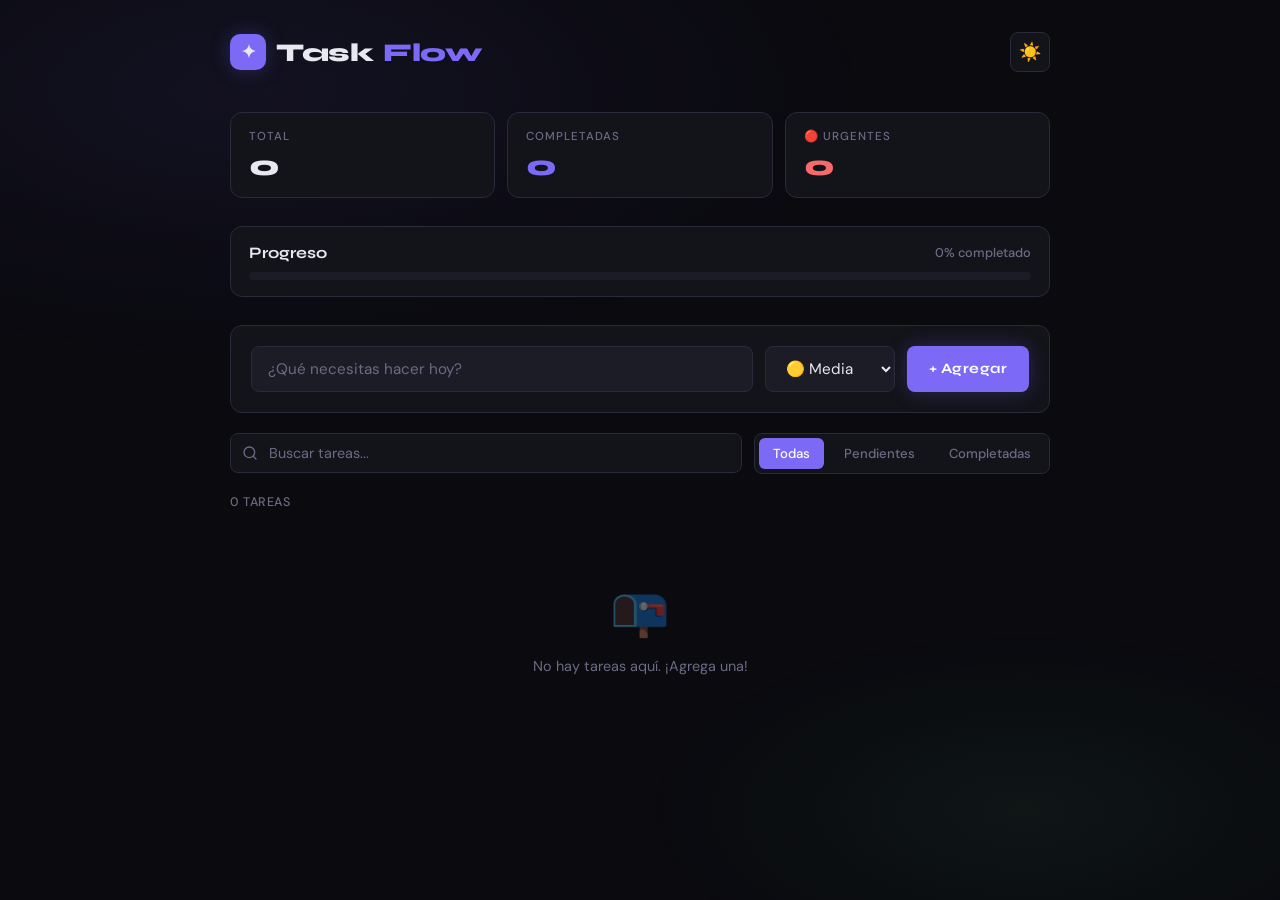
==== taskflow/index.html @ 8ded1b17 "ñ" ====
<!DOCTYPE html>
<html lang="es" data-theme="dark">
<head>
  <meta charset="UTF-8" />
  <meta name="viewport" content="width=device-width, initial-scale=1.0" />
  <title>TaskFlow — Gestión de Tareas</title>
  <link rel="stylesheet" href="style.css" />
  <link href="https://fonts.googleapis.com/css2?family=Syne:wght@400;600;700;800&family=DM+Sans:ital,wght@0,300;0,400;0,500;1,300&display=swap" rel="stylesheet" />
</head>
<body>

  <div class="app">

    <!-- HEADER -->
    <header>
      <div class="logo">
        <div class="logo-icon">✦</div>
        Task<span>Flow</span>
      </div>
      <button class="theme-btn" id="themeBtn" title="Cambiar tema">🌙</button>
    </header>

    <!-- STATS DASHBOARD -->
    <div class="stats">
      <div class="stat-card">
        <div class="stat-label">Total</div>
        <div class="stat-value" id="statTotal">0</div>
      </div>
      <div class="stat-card">
        <div class="stat-label">Completadas</div>
        <div class="stat-value accent" id="statDone">0</div>
      </div>
      <div class="stat-card">
        <div class="stat-label">🔴 Urgentes</div>
        <div class="stat-value danger" id="statHigh">0</div>
      </div>
    </div>

    <!-- PROGRESS BAR -->
    <div class="progress-bar-wrap">
      <div class="progress-bar-header">
        <strong id="progressLabel">Progreso</strong>
        <span id="progressPct">0% completado</span>
      </div>
      <div class="progress-track">
        <div class="progress-fill" id="progressFill" style="width:0%"></div>
      </div>
    </div>

    <!-- INPUT AREA -->
    <div class="input-area">
      <input
        type="text"
        id="taskInput"
        placeholder="¿Qué necesitas hacer hoy?"
        maxlength="120"
        autocomplete="off"
      />
      <select class="priority-select" id="prioritySelect">
        <option value="alta">🔴 Alta</option>
        <option value="media" selected>🟡 Media</option>
        <option value="baja">🟢 Baja</option>
      </select>
      <button class="add-btn" id="addBtn">+ Agregar</button>
    </div>

    <!-- SEARCH + FILTERS -->
    <div class="controls">
      <div class="search-wrap">
        <svg viewBox="0 0 24 24" fill="none" stroke="currentColor" stroke-width="2" stroke-linecap="round" stroke-linejoin="round">
          <circle cx="11" cy="11" r="8"/><path d="m21 21-4.35-4.35"/>
        </svg>
        <input type="text" class="search-input" id="searchInput" placeholder="Buscar tareas..." />
      </div>
      <div class="filters">
        <button class="filter-btn active" data-filter="todas">Todas</button>
        <button class="filter-btn" data-filter="pendientes">Pendientes</button>
        <button class="filter-btn" data-filter="completadas">Completadas</button>
      </div>
    </div>

    <!-- TASK LIST -->
    <div class="task-count" id="taskCount"></div>
    <div class="task-list" id="taskList"></div>

  </div>

  <script src="app.js"></script>
</body>
</html>
---- taskflow/style.css ----
:root {
    --bg: #0a0a0f;
    --surface: #13131a;
    --surface2: #1c1c27;
    --border: #2a2a3a;
    --text: #e8e8f0;
    --text-muted: #6b6b85;
    --text-dim: #9090aa;
    --accent: #7c6af7;
    --accent-glow: rgba(124,106,247,0.25);
    --accent2: #f76a6a;
    --accent3: #6af79a;
    --high: #f76a6a;
    --high-bg: rgba(247,106,106,0.12);
    --mid: #f7c16a;
    --mid-bg: rgba(247,193,106,0.12);
    --low: #6af79a;
    --low-bg: rgba(106,247,154,0.12);
    --done-text: #555570;
    --radius: 12px;
    --radius-sm: 8px;
    --shadow: 0 4px 24px rgba(0,0,0,0.4);
    --transition: 0.2s cubic-bezier(0.4,0,0.2,1);
  }
  [data-theme="light"] {
    --bg: #f0f0f7;
    --surface: #ffffff;
    --surface2: #f5f5fc;
    --border: #dcdce8;
    --text: #1a1a2e;
    --text-muted: #9090b0;
    --text-dim: #606080;
    --accent: #5b4ef0;
    --accent-glow: rgba(91,78,240,0.15);
    --accent2: #e63f3f;
    --accent3: #22c55e;
    --high: #e63f3f;
    --high-bg: rgba(230,63,63,0.1);
    --mid: #d97706;
    --mid-bg: rgba(217,119,6,0.1);
    --low: #16a34a;
    --low-bg: rgba(22,163,74,0.1);
    --done-text: #aaaacc;
    --shadow: 0 4px 24px rgba(0,0,0,0.1);
  }

  *, *::before, *::after { box-sizing: border-box; margin: 0; padding: 0; }

  body {
    font-family: 'DM Sans', sans-serif;
    background: var(--bg);
    color: var(--text);
    min-height: 100vh;
    transition: background var(--transition), color var(--transition);
    overflow-x: hidden;
  }

  body::before {
    content: '';
    position: fixed;
    inset: 0;
    background: radial-gradient(ellipse 80% 50% at 20% 10%, rgba(124,106,247,0.08) 0%, transparent 60%),
                radial-gradient(ellipse 60% 40% at 80% 90%, rgba(106,247,154,0.05) 0%, transparent 50%);
    pointer-events: none;
    z-index: 0;
  }

  .app {
    position: relative;
    z-index: 1;
    max-width: 860px;
    margin: 0 auto;
    padding: 32px 20px 80px;
  }

  /* HEADER */
  header {
    display: flex;
    align-items: center;
    justify-content: space-between;
    margin-bottom: 40px;
    gap: 16px;
  }
  .logo {
    font-family: 'Syne', sans-serif;
    font-weight: 800;
    font-size: 1.6rem;
    letter-spacing: -0.5px;
    display: flex;
    align-items: center;
    gap: 10px;
  }
  .logo-icon {
    width: 36px; height: 36px;
    background: var(--accent);
    border-radius: 10px;
    display: grid; place-items: center;
    font-size: 18px;
    box-shadow: 0 0 20px var(--accent-glow);
  }
  .logo span { color: var(--accent); }

  .theme-btn {
    width: 40px; height: 40px;
    border: 1px solid var(--border);
    background: var(--surface);
    border-radius: var(--radius-sm);
    cursor: pointer;
    display: grid; place-items: center;
    font-size: 18px;
    transition: all var(--transition);
    color: var(--text);
  }
  .theme-btn:hover { border-color: var(--accent); box-shadow: 0 0 12px var(--accent-glow); }

  /* STATS */
  .stats {
    display: grid;
    grid-template-columns: repeat(3, 1fr);
    gap: 12px;
    margin-bottom: 28px;
  }
  .stat-card {
    background: var(--surface);
    border: 1px solid var(--border);
    border-radius: var(--radius);
    padding: 16px 18px;
    transition: border-color var(--transition);
  }
  .stat-card:hover { border-color: var(--accent); }
  .stat-label {
    font-size: 0.72rem;
    text-transform: uppercase;
    letter-spacing: 1px;
    color: var(--text-muted);
    margin-bottom: 8px;
    font-weight: 500;
  }
  .stat-value {
    font-family: 'Syne', sans-serif;
    font-size: 1.8rem;
    font-weight: 800;
    line-height: 1;
    color: var(--text);
  }
  .stat-value.accent { color: var(--accent); }
  .stat-value.danger { color: var(--high); }

  .progress-bar-wrap {
    background: var(--surface);
    border: 1px solid var(--border);
    border-radius: var(--radius);
    padding: 16px 18px;
    margin-bottom: 28px;
  }
  .progress-bar-header {
    display: flex; justify-content: space-between; align-items: center;
    margin-bottom: 10px;
    font-size: 0.8rem; color: var(--text-muted);
    font-weight: 500;
  }
  .progress-bar-header strong { font-family: 'Syne', sans-serif; font-size: 1rem; color: var(--text); }
  .progress-track {
    height: 8px;
    background: var(--surface2);
    border-radius: 99px;
    overflow: hidden;
  }
  .progress-fill {
    height: 100%;
    background: linear-gradient(90deg, var(--accent), var(--accent3));
    border-radius: 99px;
    transition: width 0.5s cubic-bezier(0.4,0,0.2,1);
    box-shadow: 0 0 10px var(--accent-glow);
  }

  /* INPUT */
  .input-area {
    background: var(--surface);
    border: 1px solid var(--border);
    border-radius: var(--radius);
    padding: 20px;
    margin-bottom: 20px;
    display: flex;
    gap: 12px;
    flex-wrap: wrap;
  }
  .input-area input[type="text"] {
    flex: 1;
    min-width: 180px;
    background: var(--surface2);
    border: 1px solid var(--border);
    border-radius: var(--radius-sm);
    padding: 11px 16px;
    font-family: 'DM Sans', sans-serif;
    font-size: 0.95rem;
    color: var(--text);
    outline: none;
    transition: border-color var(--transition);
  }
  .input-area input[type="text"]:focus { border-color: var(--accent); box-shadow: 0 0 0 3px var(--accent-glow); }
  .input-area input[type="text"]::placeholder { color: var(--text-muted); }

  .priority-select {
    background: var(--surface2);
    border: 1px solid var(--border);
    border-radius: var(--radius-sm);
    padding: 11px 16px;
    font-family: 'DM Sans', sans-serif;
    font-size: 0.95rem;
    color: var(--text);
    outline: none;
    cursor: pointer;
    transition: border-color var(--transition);
    min-width: 130px;
  }
  .priority-select:focus { border-color: var(--accent); }
  .priority-select option { background: var(--surface); }

  .add-btn {
    background: var(--accent);
    color: #fff;
    border: none;
    border-radius: var(--radius-sm);
    padding: 11px 22px;
    font-family: 'Syne', sans-serif;
    font-weight: 700;
    font-size: 0.9rem;
    letter-spacing: 0.5px;
    cursor: pointer;
    transition: all var(--transition);
    white-space: nowrap;
    box-shadow: 0 0 20px var(--accent-glow);
  }
  .add-btn:hover { transform: translateY(-1px); box-shadow: 0 4px 24px var(--accent-glow); }
  .add-btn:active { transform: translateY(0); }

  /* CONTROLS */
  .controls {
    display: flex;
    gap: 12px;
    margin-bottom: 20px;
    flex-wrap: wrap;
    align-items: center;
  }
  .search-wrap {
    flex: 1;
    min-width: 180px;
    position: relative;
  }
  .search-wrap svg {
    position: absolute;
    left: 12px;
    top: 50%; transform: translateY(-50%);
    color: var(--text-muted);
    width: 16px; height: 16px;
  }
  .search-input {
    width: 100%;
    background: var(--surface);
    border: 1px solid var(--border);
    border-radius: var(--radius-sm);
    padding: 10px 16px 10px 38px;
    font-family: 'DM Sans', sans-serif;
    font-size: 0.9rem;
    color: var(--text);
    outline: none;
    transition: border-color var(--transition);
  }
  .search-input:focus { border-color: var(--accent); box-shadow: 0 0 0 3px var(--accent-glow); }
  .search-input::placeholder { color: var(--text-muted); }

  .filters {
    display: flex;
    gap: 6px;
    background: var(--surface);
    border: 1px solid var(--border);
    border-radius: var(--radius-sm);
    padding: 4px;
  }
  .filter-btn {
    background: none;
    border: none;
    border-radius: 6px;
    padding: 7px 14px;
    font-family: 'DM Sans', sans-serif;
    font-size: 0.82rem;
    font-weight: 500;
    color: var(--text-muted);
    cursor: pointer;
    transition: all var(--transition);
  }
  .filter-btn.active { background: var(--accent); color: #fff; }
  .filter-btn:not(.active):hover { color: var(--text); background: var(--surface2); }

  /* TASKS */
  .task-count {
    font-size: 0.78rem;
    color: var(--text-muted);
    margin-bottom: 10px;
    letter-spacing: 0.5px;
    text-transform: uppercase;
    font-weight: 500;
  }
  .task-list { display: flex; flex-direction: column; gap: 8px; }

  .task-item {
    background: var(--surface);
    border: 1px solid var(--border);
    border-radius: var(--radius);
    padding: 14px 16px;
    display: flex;
    align-items: center;
    gap: 14px;
    transition: all var(--transition);
    animation: fadeSlideIn 0.25s ease forwards;
  }
  .task-item:hover { border-color: var(--accent); box-shadow: 0 2px 12px rgba(124,106,247,0.1); }

  @keyframes fadeSlideIn {
    from { opacity: 0; transform: translateY(10px); }
    to   { opacity: 1; transform: translateY(0); }
  }
  @keyframes fadeOut {
    to { opacity: 0; transform: translateX(20px); height: 0; padding: 0; margin: 0; }
  }
  .task-item.removing { animation: fadeOut 0.2s ease forwards; }

  .task-check {
    width: 22px; height: 22px;
    border: 2px solid var(--border);
    border-radius: 6px;
    cursor: pointer;
    flex-shrink: 0;
    display: grid; place-items: center;
    transition: all var(--transition);
    font-size: 13px;
    color: transparent;
  }
  .task-check:hover { border-color: var(--accent); }
  .task-item.done .task-check { background: var(--accent); border-color: var(--accent); color: #fff; }

  .task-body { flex: 1; min-width: 0; }
  .task-name {
    font-size: 0.95rem;
    font-weight: 400;
    color: var(--text);
    transition: color var(--transition);
    white-space: nowrap;
    overflow: hidden;
    text-overflow: ellipsis;
    line-height: 1.4;
  }
  .task-item.done .task-name { color: var(--done-text); text-decoration: line-through; }
  .task-date { font-size: 0.72rem; color: var(--text-muted); margin-top: 3px; }

  .priority-badge {
    font-size: 0.7rem;
    font-weight: 600;
    text-transform: uppercase;
    letter-spacing: 0.8px;
    padding: 4px 10px;
    border-radius: 99px;
    flex-shrink: 0;
    font-family: 'Syne', sans-serif;
  }
  .badge-alta  { color: var(--high); background: var(--high-bg); }
  .badge-media { color: var(--mid);  background: var(--mid-bg);  }
  .badge-baja  { color: var(--low);  background: var(--low-bg);  }

  .delete-btn {
    background: none;
    border: none;
    color: var(--text-muted);
    cursor: pointer;
    padding: 4px;
    border-radius: 6px;
    display: grid; place-items: center;
    transition: all var(--transition);
    flex-shrink: 0;
    font-size: 16px;
    line-height: 1;
  }
  .delete-btn:hover { color: var(--high); background: var(--high-bg); }

  /* EMPTY STATE */
  .empty-state { text-align: center; padding: 60px 20px; color: var(--text-muted); }
  .empty-state .icon { font-size: 3rem; margin-bottom: 12px; opacity: 0.4; }
  .empty-state p { font-size: 0.9rem; line-height: 1.6; }

  /* RESPONSIVE */
  @media (max-width: 600px) {
    .stats { grid-template-columns: repeat(2, 1fr); }
    .stats .stat-card:last-child { grid-column: span 2; }
    .logo { font-size: 1.3rem; }
    .task-date { display: none; }
  }
  button:disabled {
    background: var(--border);
    color: var(--text-muted);
    cursor: not-allowed;
    box-shadow: none;
  }
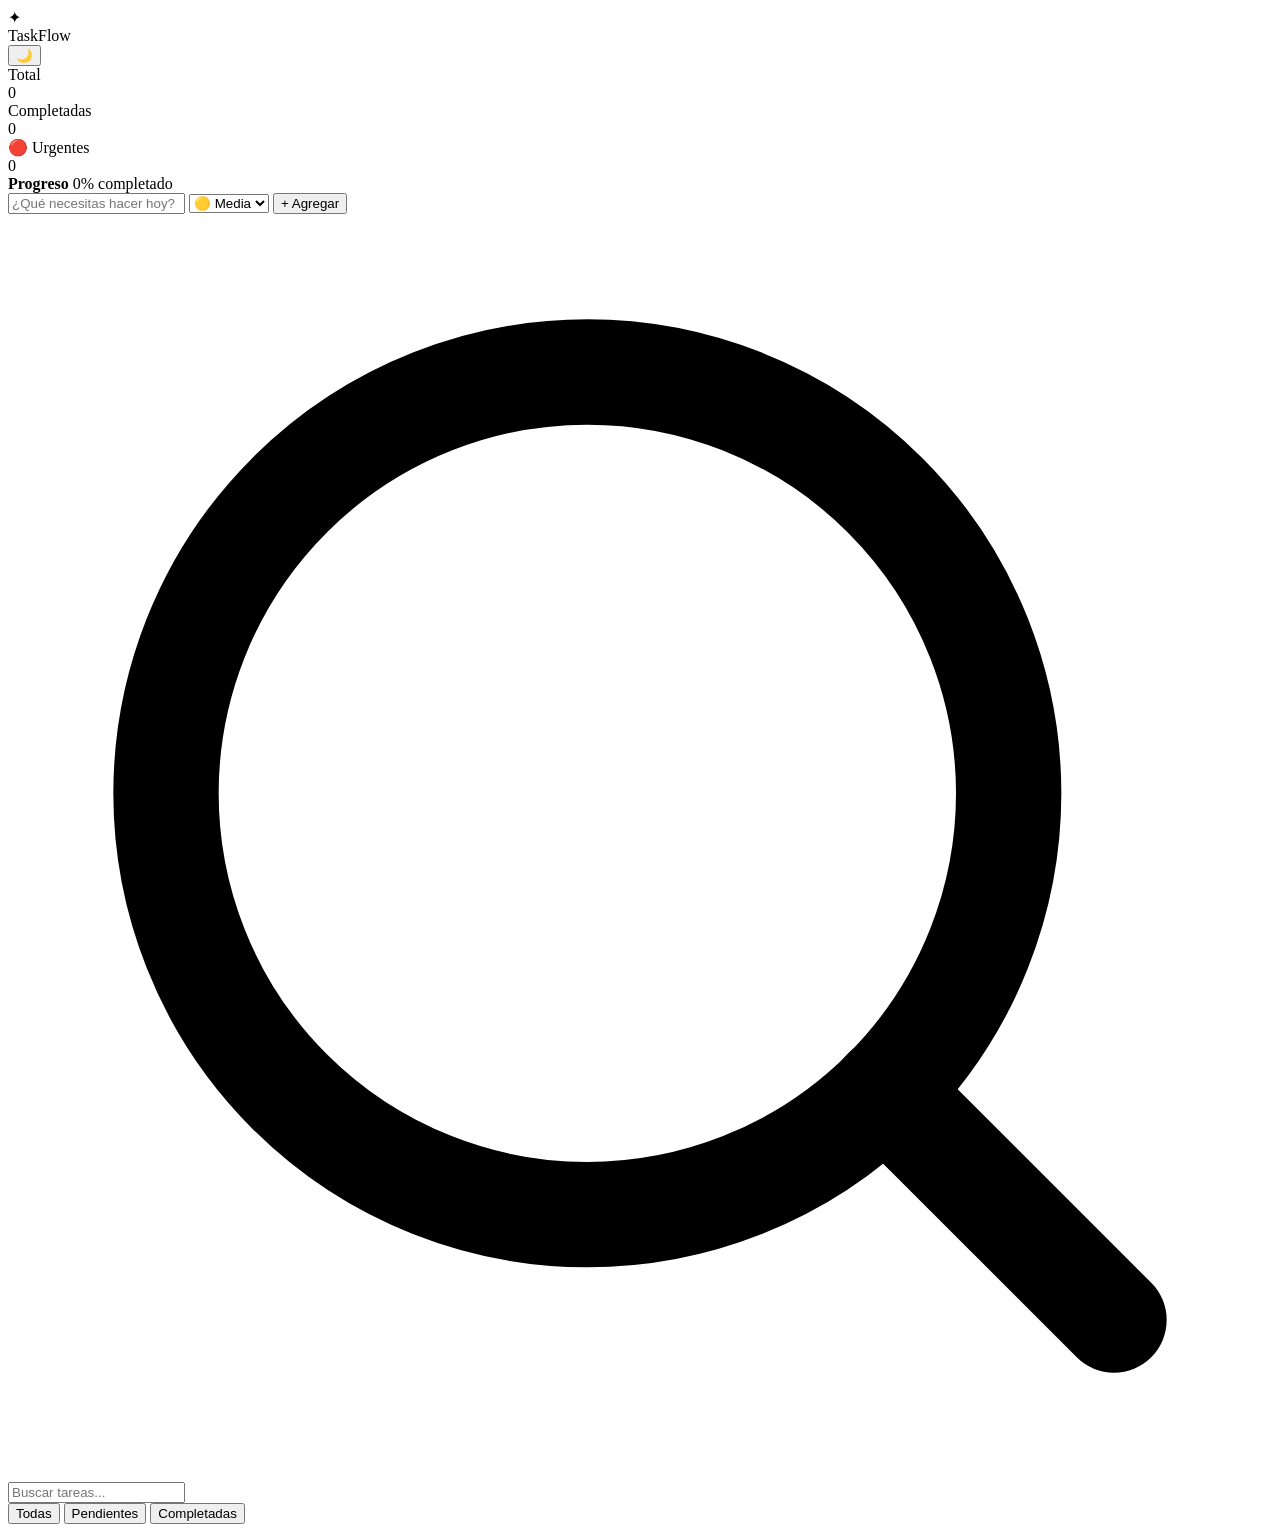
==== commit 463d5cc4: "a" ====
--- a/taskflow/index.html
+++ b/taskflow/index.html
@@ -4,7 +4,7 @@
   <meta charset="UTF-8" />
   <meta name="viewport" content="width=device-width, initial-scale=1.0" />
   <title>TaskFlow — Gestión de Tareas</title>
-  <link rel="stylesheet" href="style.css" />
+  <link rel="stylesheet" href="taskflow/css/style.css" />
   <link href="https://fonts.googleapis.com/css2?family=Syne:wght@400;600;700;800&family=DM+Sans:ital,wght@0,300;0,400;0,500;1,300&display=swap" rel="stylesheet" />
 </head>
 <body>
@@ -85,6 +85,6 @@
 
   </div>
 
-  <script src="app.js"></script>
+  <script src="taskflow/js/app.js"></script>
 </body>
 </html>
